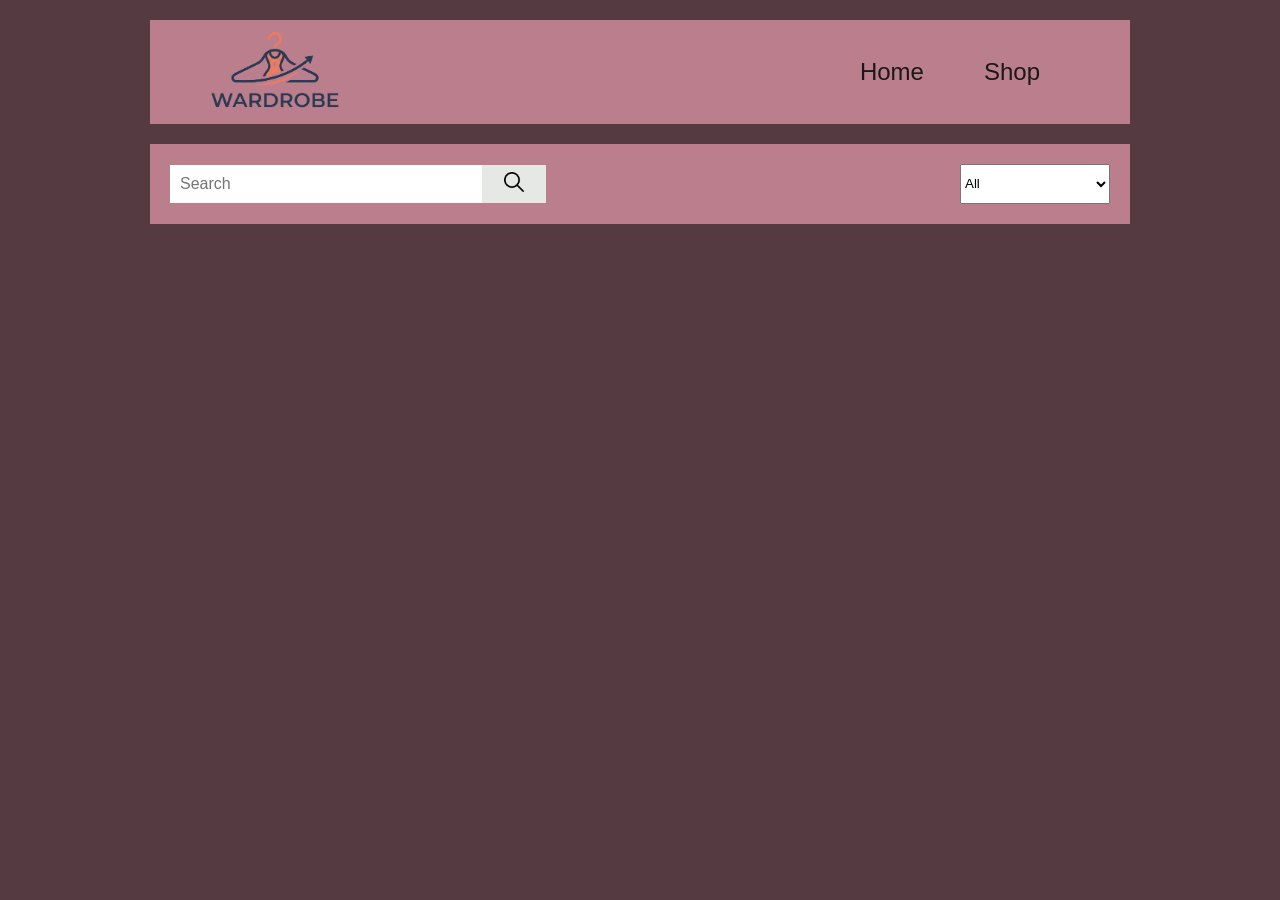
==== store.html @ 56047101 "Improved search area and filter" ====
<!DOCTYPE html>
<html lang="en">
<head>
    <meta charset="UTF-8">
    <meta name="viewport" content="width=device-width, initial-scale=1.0">
    <link rel="stylesheet" href="style.css">
    <title>Store</title>
</head>
<body>
    <div class="layout">
        <header>
            <a href="index.html"><img src="images/logo.png" class="logo"></a>
            <nav>
                <a href="index.html">Home</a>
                <a href="store.html">Shop</a>
            </nav>
        </header>
        <main>
            <div class="search">
                <div class="search-area">
                    <input type="search" placeholder="Search" class="search-bar">
                    <button name="search-btn" class="search-btn"><img src="images/loupe.png"></button>
                </div>
                <div class="filter">
                    <select name="filter" class="filter-select">
                        <option value="all">All</option>
                        <option value="dresses">Dresses</option>
                        <option value="coats">Coats</option>
                        <option value="cardigans">Cardigans</option>
                        <option value="skirts">Skirts</option>
                        <option value="blazers">Blazers</option>
                        <option value="slip-dresses">Slip Dresses</option>
                    </select>
                </div>
            </div>
        </main>
    </div>
</body>
</html>
---- style.css ----
:root {
    font-family: 'Arial', sans-serif;
    color: var(--carbon_black);
    --carbon_black: #191919;
    --violet: #553A41;
    --pink: #bb7e8c;
    --gray: #E6E8E6;
    --blue: #3a6ea5;
    --hover_blue: #2a4e75;
    --text-size: 16px;
}

body {
    background-color: var(--violet);
    margin: 20px 150px;
    padding: 0;
    margin-bottom: 0;
}

.logo {
    width: 130px;
    cursor: pointer;
}

header {
    display: flex;
    flex-direction: row;
    align-items: center;
    justify-content: space-between;
    padding: 10px;
    padding-left: 60px;
    padding-right: 80px;
    background-color: var(--pink);
}

nav a {
    text-decoration: none;
    font-size: 24px;
    cursor: pointer;
    transition: 0.5s ease;
    border-radius: 15px;
    padding: 10px;
    color: var(--carbon_black);
}

nav {
    display: flex;
    flex-direction: row;
    gap: 40px;
}

nav a:hover {
    background-color: var(--violet);
}

.hero {
    min-height: 400px;
    background-image: linear-gradient(to right, rgba(0, 0, 0, 0.8) 0%, rgba(0, 0, 0, 0) 80%), url('images/hero_section_bg_v2.png');

    background-size: cover;
    background-position: center; 

    display: flex;
    align-items: center;
    padding: 0 5%;
}

.hero-content {
    max-width: 500px;
    color: #ffffff;
}

.hero-content h1 {
    font-size: 2.5rem;
    margin-bottom: 15px;
}

.hero-content p {
    line-height: 1.5;
}

.btn {
    display: inline-block;
    padding: 12px 24px;
    background-color: var(--blue);
    color: white;
    text-decoration: none;
    border-radius: 4px;
    margin-top: 20px;
    cursor: pointer;
    transition: 0.3s ease;
}

.btn:hover {
    background-color: var(--hover_blue);
}

.layout {
    display: flex;
    flex-direction: column;
    gap: 20px;
}

h1 {
    font-size: 40px;
}

p {
    font-size: var(--text-size);
}

.disc_products {
    background-color: var(--pink);
    padding: 20px;
    padding-bottom: 30px;
}

.new_arrivals {
    background-color: var(--pink);
    padding: 20px;
    padding-bottom: 30px;
}

h2 {
    font-size: 28px;
    margin-bottom: 20px;
}

.underlined_hd {
    border-bottom: 1px var(--carbon_black) solid;
    padding-bottom: 15px;
}

.products_list {
    padding: 0 20px;
    display: flex;
    flex-direction: row;
    gap: 20px;
    align-items: center;
    justify-content: space-around;
    flex-wrap: wrap;
}

.product {
    display: flex;
    flex-direction: column;
    height: 300px;
    width: 200px;
}

.product img {
    height: 70%;
    width: auto;
    object-fit:contain;
    border-radius: 15%;
}

h3 {
    font-size: 18px;
    margin-top: 10px;
    flex-wrap: wrap;
    text-align: center;
    margin-bottom: 10px;
}

.price {
    font-size: var(--text-size);
    margin-top: 5px;
    text-align: center;
}

.discount {
    text-decoration: line-through;
    color: var(--carbon_black);
    margin-right: 10px;
}

.about {
    background-color: var(--pink);
    padding: 20px;
    padding-bottom: 30px;
}

.about p{
    font-size: calc(1.25 * var(--text-size));
}

footer {
    background-color: var(--pink);
    padding: 20px;
    text-align: left;
    display: flex;
    flex-direction: row;
    justify-content: space-between;
    line-height: 1.5;
}

main {
    display: flex;
    flex-direction: column;
    gap: 20px;
}

.search {
    display: flex;
    flex-direction: row;
    align-items: center;
}

.search-area {
    display: flex;
    flex-direction: row;
    max-height: 50px;
    width: 40%;
}

.search-bar {
    padding: 10px;
    border: none;
    border-radius: 0;
    font-size: var(--text-size);
    width: 100%;
}

.search-bar:focus {
    outline: none;
}

.search-btn {
    background-color: var(--gray);
    border: none;
    cursor: pointer;
    width: 75px;
}

.search-btn img {
    height: 20px;
}

.filter select{
    min-height: 40px;
    width: 150px;
}

.filter option:hover{
    background-color: var(--hover_blue);
}

.filter select:focus{
    outline: none;
}

.search {
    display: flex;
    flex-direction: row;
    align-items: center;
    justify-content: space-between;
    background-color: var(--pink);
    padding: 20px;
}
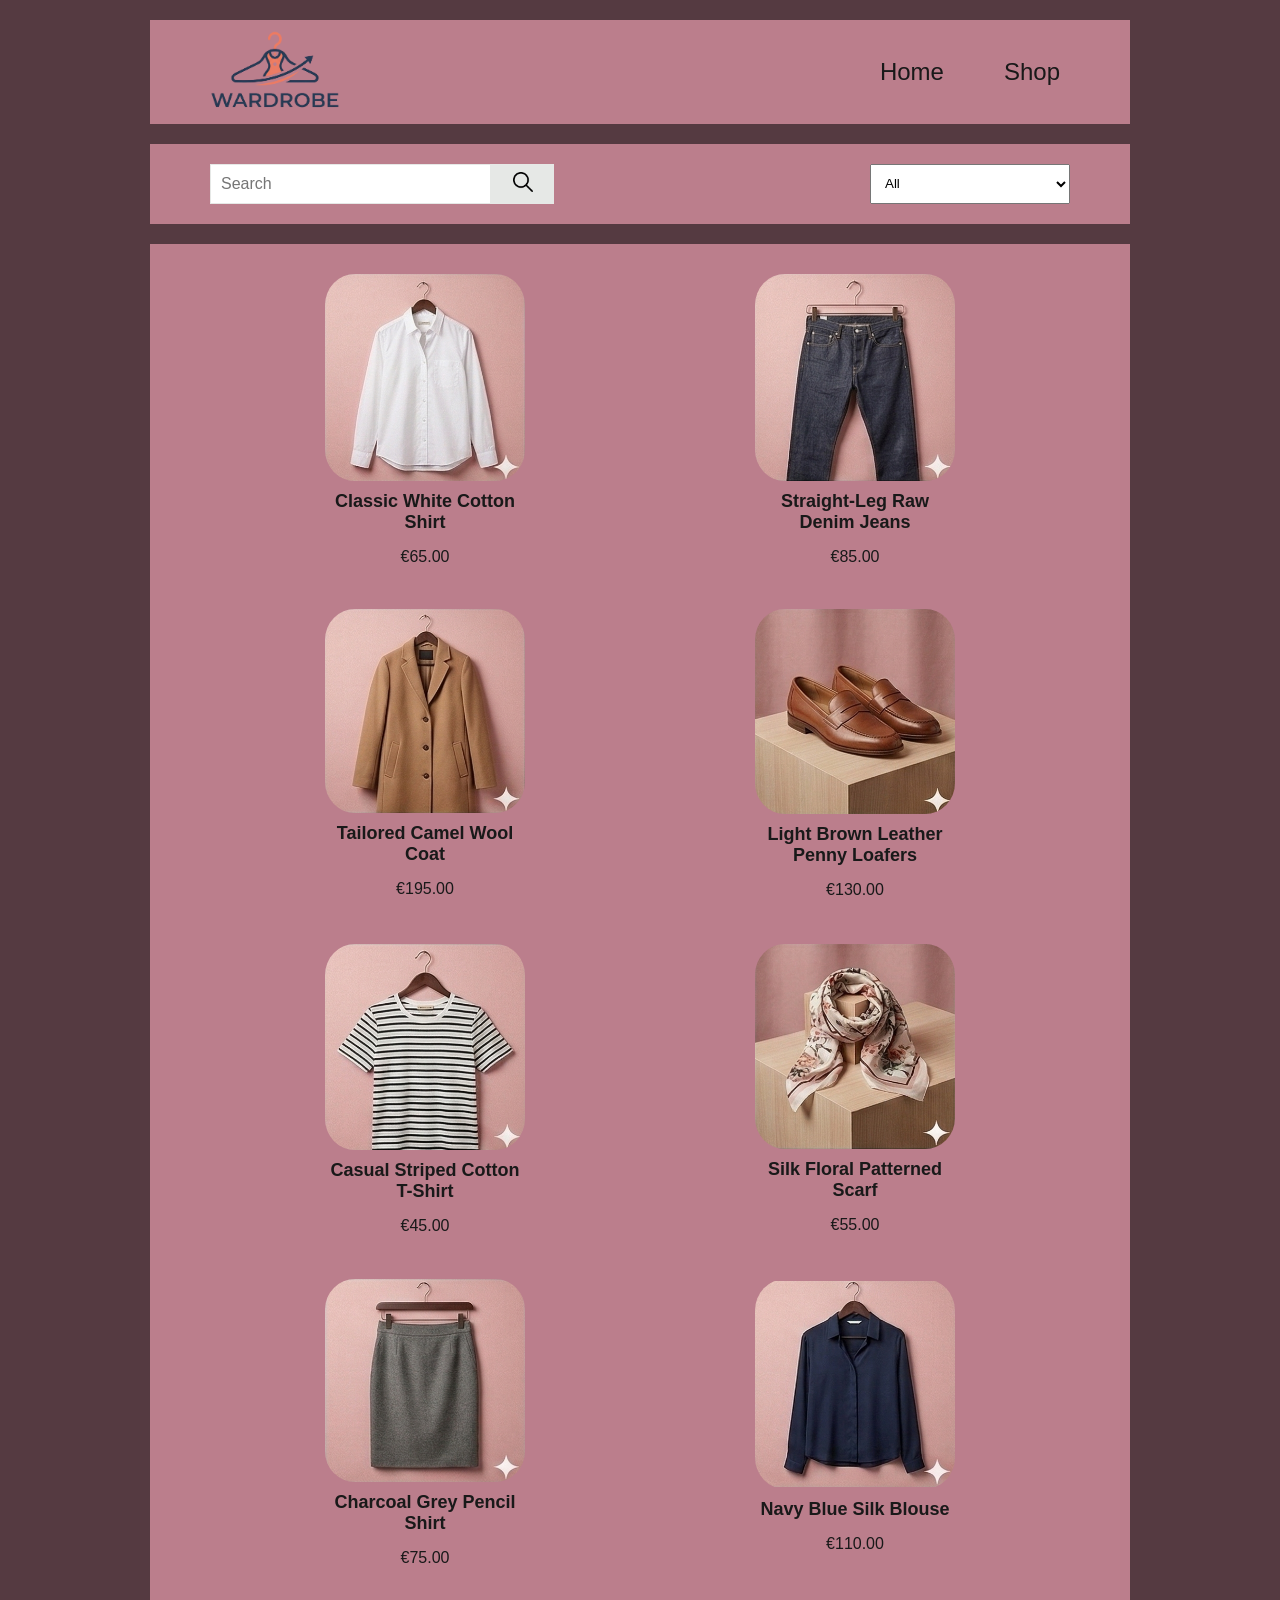
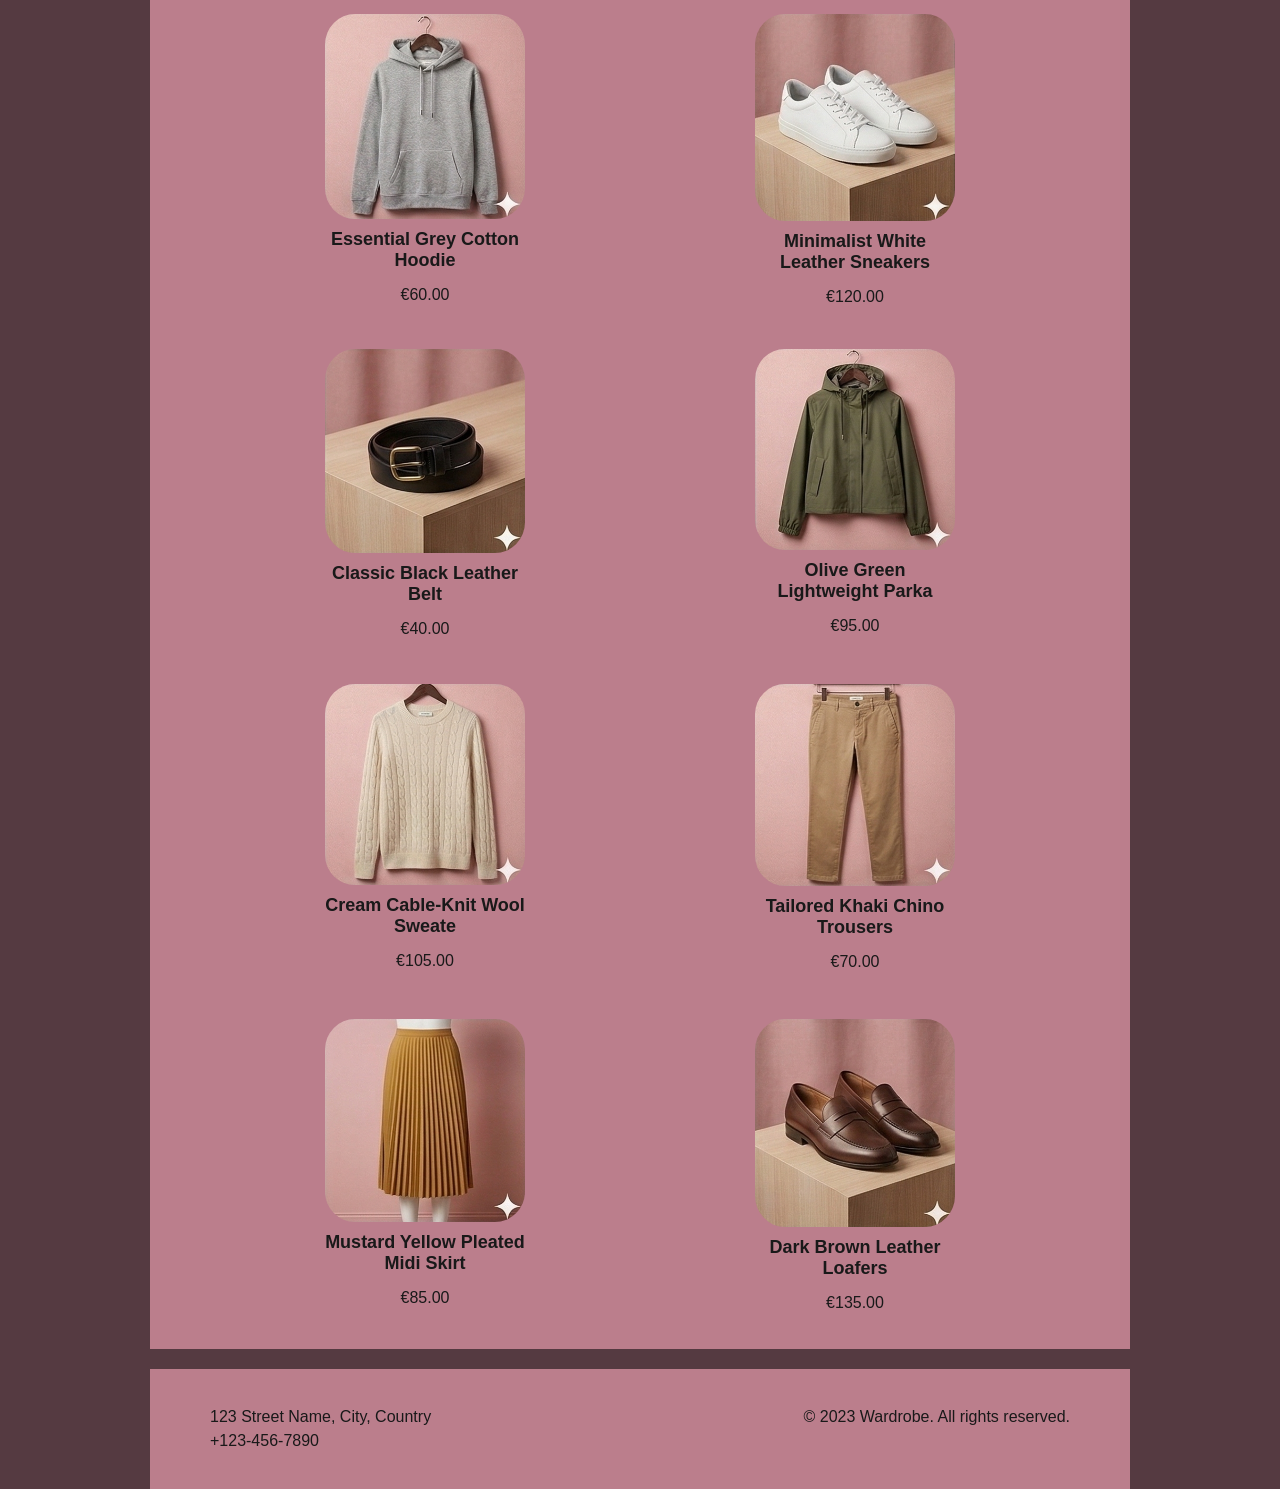
==== commit 4d0f2664: "finished store page. Added hover effect to product" ====
--- a/store.html
+++ b/store.html
@@ -33,7 +33,93 @@
                     </select>
                 </div>
             </div>
+            <div class="product_grid">
+                <div class="product">
+                    <img src="images/Shop/product1.png" class="product-image">
+                    <h3>Classic White Cotton Shirt</h3>
+                    <p class="price">€65.00</p>
+                </div>
+                <div class="product">
+                    <img src="images/Shop/product2.png" class="product-image">
+                    <h3>Straight-Leg Raw Denim Jeans</h3>
+                    <p class="price">€85.00</p>
+                </div>
+                <div class="product">
+                    <img src="images/Shop/product3.png" class="product-image">
+                    <h3>Tailored Camel Wool Coat</h3>
+                    <p class="price">€195.00</p>
+                </div>
+                <div class="product">
+                    <img src="images/Shop/product4.png" class="product-image">
+                    <h3>Light Brown Leather Penny Loafers</h3>
+                    <p class="price">€130.00</p>
+                </div>
+                <div class="product">
+                    <img src="images/Shop/product5.png" class="product-image">
+                    <h3>Casual Striped Cotton T-Shirt</h3>
+                    <p class="price">€45.00</p>
+                </div>
+                <div class="product">
+                    <img src="images/Shop/product6.png" class="product-image">
+                    <h3>Silk Floral Patterned Scarf</h3>
+                    <p class="price">€55.00</p>
+                </div>
+                <div class="product">
+                    <img src="images/Shop/product7.png" class="product-image">
+                    <h3>Charcoal Grey Pencil Shirt</h3>
+                    <p class="price">€75.00</p>
+                </div>
+                <div class="product">
+                    <img src="images/Shop/product8.png" class="product-image">
+                    <h3>Navy Blue Silk Blouse</h3>
+                    <p class="price">€110.00</p>
+                </div>
+                <div class="product">
+                    <img src="images/Shop/product9.png" class="product-image">
+                    <h3>Essential Grey Cotton Hoodie</h3>
+                    <p class="price">€60.00</p>
+                </div>
+                <div class="product">
+                    <img src="images/Shop/product10.png" class="product-image">
+                    <h3>Minimalist White Leather Sneakers</h3>
+                    <p class="price">€120.00</p>
+                </div>
+                <div class="product">
+                    <img src="images/Shop/product11.png" class="product-image">
+                    <h3>Classic Black Leather Belt</h3>
+                    <p class="price">€40.00</p>
+                </div>
+                <div class="product">
+                    <img src="images/Shop/product12.png" class="product-image">
+                    <h3>Olive Green Lightweight Parka</h3>
+                    <p class="price">€95.00</p>
+                </div>
+                <div class="product">
+                    <img src="images/Shop/product13.png" class="product-image">
+                    <h3>Cream Cable-Knit Wool Sweate</h3>
+                    <p class="price">€105.00</p>
+                </div>
+                <div class="product">
+                    <img src="images/Shop/product14.png" class="product-image">
+                    <h3>Tailored Khaki Chino Trousers</h3>
+                    <p class="price">€70.00</p>
+                </div>
+                <div class="product">
+                    <img src="images/Shop/product15.png" class="product-image">
+                    <h3>Mustard Yellow Pleated Midi Skirt</h3>
+                    <p class="price">€85.00</p>
+                </div>
+                <div class="product">
+                    <img src="images/Shop/product16.png" class="product-image">
+                    <h3>Dark Brown Leather Loafers</h3>
+                    <p class="price">€135.00</p>
+                </div>
+            </div>
         </main>
+        <footer>
+            <p>123 Street Name, City, Country<br>+123-456-7890</p>
+            <p>© 2023 Wardrobe. All rights reserved.</p>
+        </footer>
     </div>
 </body>
 </html>
--- a/style.css
+++ b/style.css
@@ -29,7 +29,7 @@
     justify-content: space-between;
     padding: 10px;
     padding-left: 60px;
-    padding-right: 80px;
+    padding-right: 60px;
     background-color: var(--pink);
 }
 
@@ -111,13 +111,13 @@
 
 .disc_products {
     background-color: var(--pink);
-    padding: 20px;
+    padding: 20px 60px;
     padding-bottom: 30px;
 }
 
 .new_arrivals {
     background-color: var(--pink);
-    padding: 20px;
+    padding: 20px 60px;
     padding-bottom: 30px;
 }
 
@@ -146,6 +146,15 @@
     flex-direction: column;
     height: 300px;
     width: 200px;
+    transition: 0.3s ease;
+    border-radius: 15%;
+    padding: 10px;
+    cursor: pointer;
+}
+
+.product:hover {
+    transform: scale(1.05);
+    background-color: #ce919f;
 }
 
 .product img {
@@ -177,7 +186,7 @@
 
 .about {
     background-color: var(--pink);
-    padding: 20px;
+    padding: 20px 60px;
     padding-bottom: 30px;
 }
 
@@ -187,7 +196,7 @@
 
 footer {
     background-color: var(--pink);
-    padding: 20px;
+    padding: 20px 60px;
     text-align: left;
     display: flex;
     flex-direction: row;
@@ -220,10 +229,12 @@
     border-radius: 0;
     font-size: var(--text-size);
     width: 100%;
+    border: 1px solid var(--gray);
 }
 
 .search-bar:focus {
     outline: none;
+    border: 1px solid var(--carbon_black);
 }
 
 .search-btn {
@@ -231,6 +242,11 @@
     border: none;
     cursor: pointer;
     width: 75px;
+    transition: 0.3s ease;
+}
+
+.search-btn:active {
+    background-color: gray;
 }
 
 .search-btn img {
@@ -239,22 +255,36 @@
 
 .filter select{
     min-height: 40px;
-    width: 150px;
-}
-
-.filter option:hover{
-    background-color: var(--hover_blue);
+    width: 200px;
 }
 
 .filter select:focus{
     outline: none;
 }
 
+.filter select:active {
+    background-color: var(--gray);
+}
+
 .search {
     display: flex;
     flex-direction: row;
     align-items: center;
     justify-content: space-between;
     background-color: var(--pink);
-    padding: 20px;
+    padding: 20px 60px;
+}
+
+.filter select{
+    padding: 10px;
+}
+
+.product_grid {
+    background-color: var(--pink);
+    padding: 20px 60px;
+    display: grid;
+    grid-template-columns: repeat(auto-fit, minmax(300px, 1fr));
+    place-content: center;
+    place-items: center;
+    row-gap: 15px;
 }
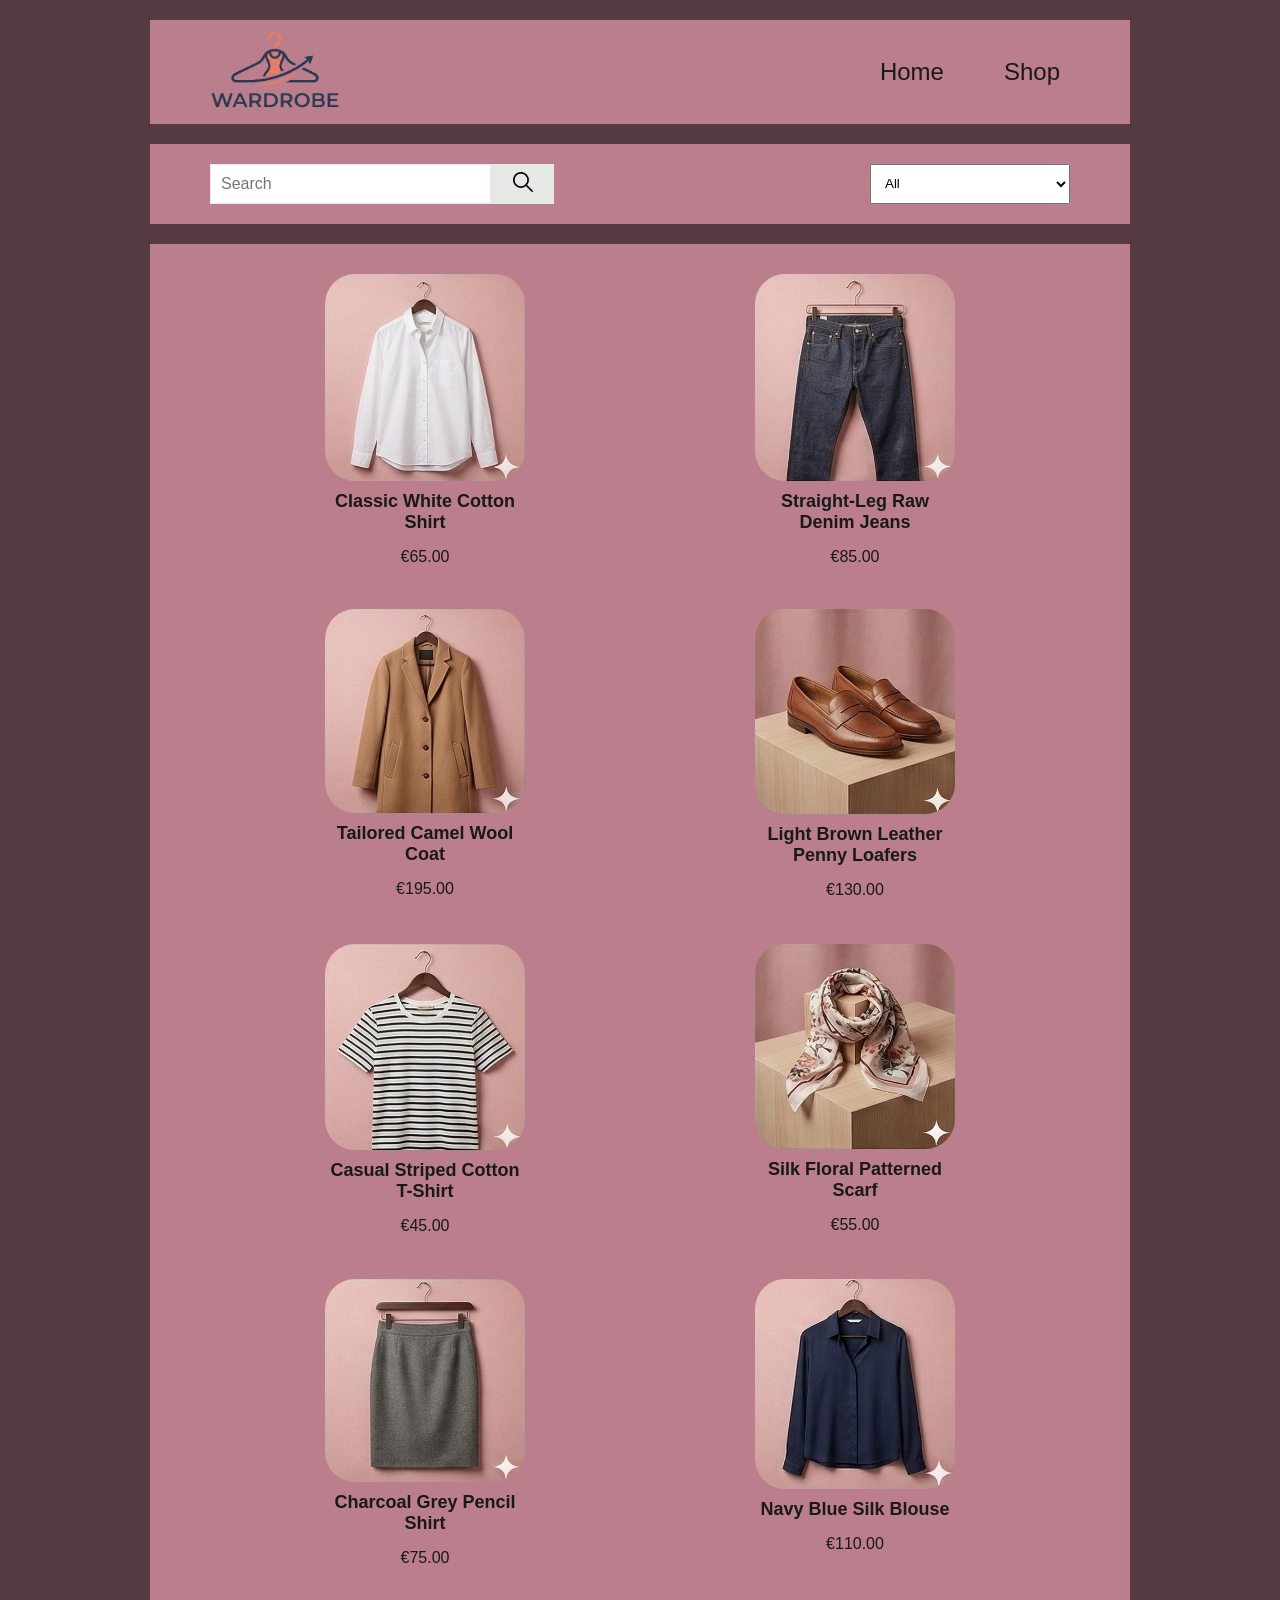
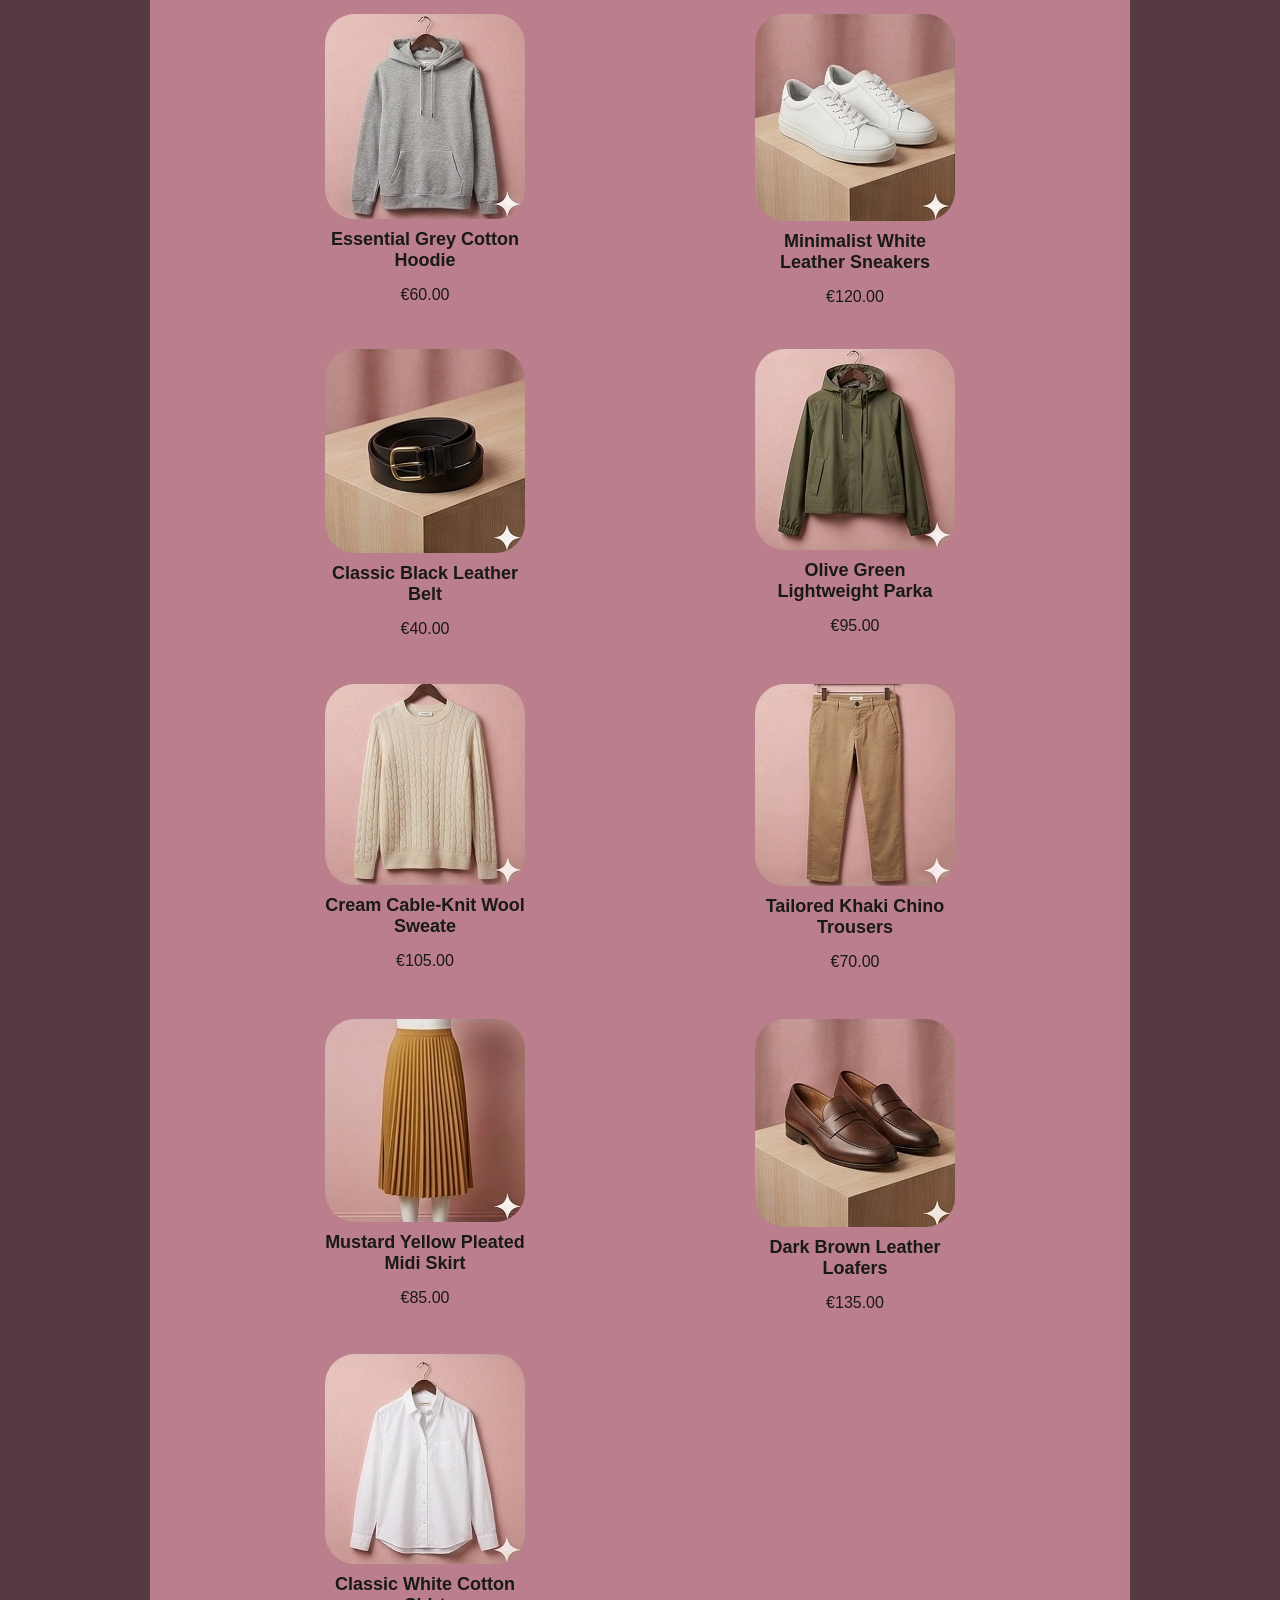
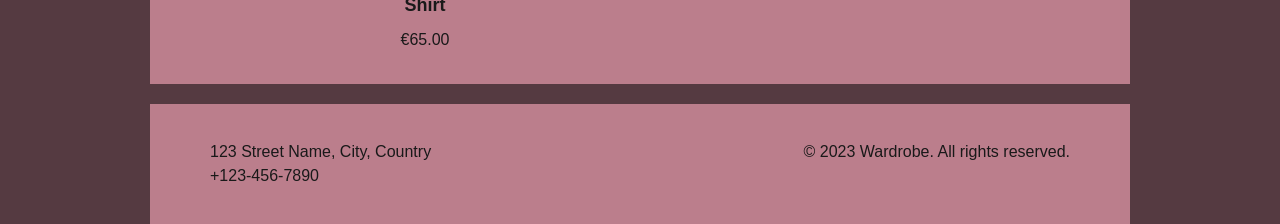
==== commit a1c9c5a0: "Added automatically clothes loading" ====
--- a/store.html
+++ b/store.html
@@ -4,7 +4,9 @@
     <meta charset="UTF-8">
     <meta name="viewport" content="width=device-width, initial-scale=1.0">
     <link rel="stylesheet" href="style.css">
+    <link rel="icon" type="image.png" href="images/icon.png">
     <title>Store</title>
+    <script src="script.js"></script>
 </head>
 <body>
     <div class="layout">
--- a/style.css
+++ b/style.css
@@ -147,7 +147,7 @@
     height: 300px;
     width: 200px;
     transition: 0.3s ease;
-    border-radius: 15%;
+    border-radius: 30px;
     padding: 10px;
     cursor: pointer;
 }
@@ -160,8 +160,8 @@
 .product img {
     height: 70%;
     width: auto;
-    object-fit:contain;
-    border-radius: 15%;
+    border-radius: 30px;
+    object-fit: cover;
 }
 
 h3 {
@@ -287,4 +287,4 @@
     place-content: center;
     place-items: center;
     row-gap: 15px;
-}+}
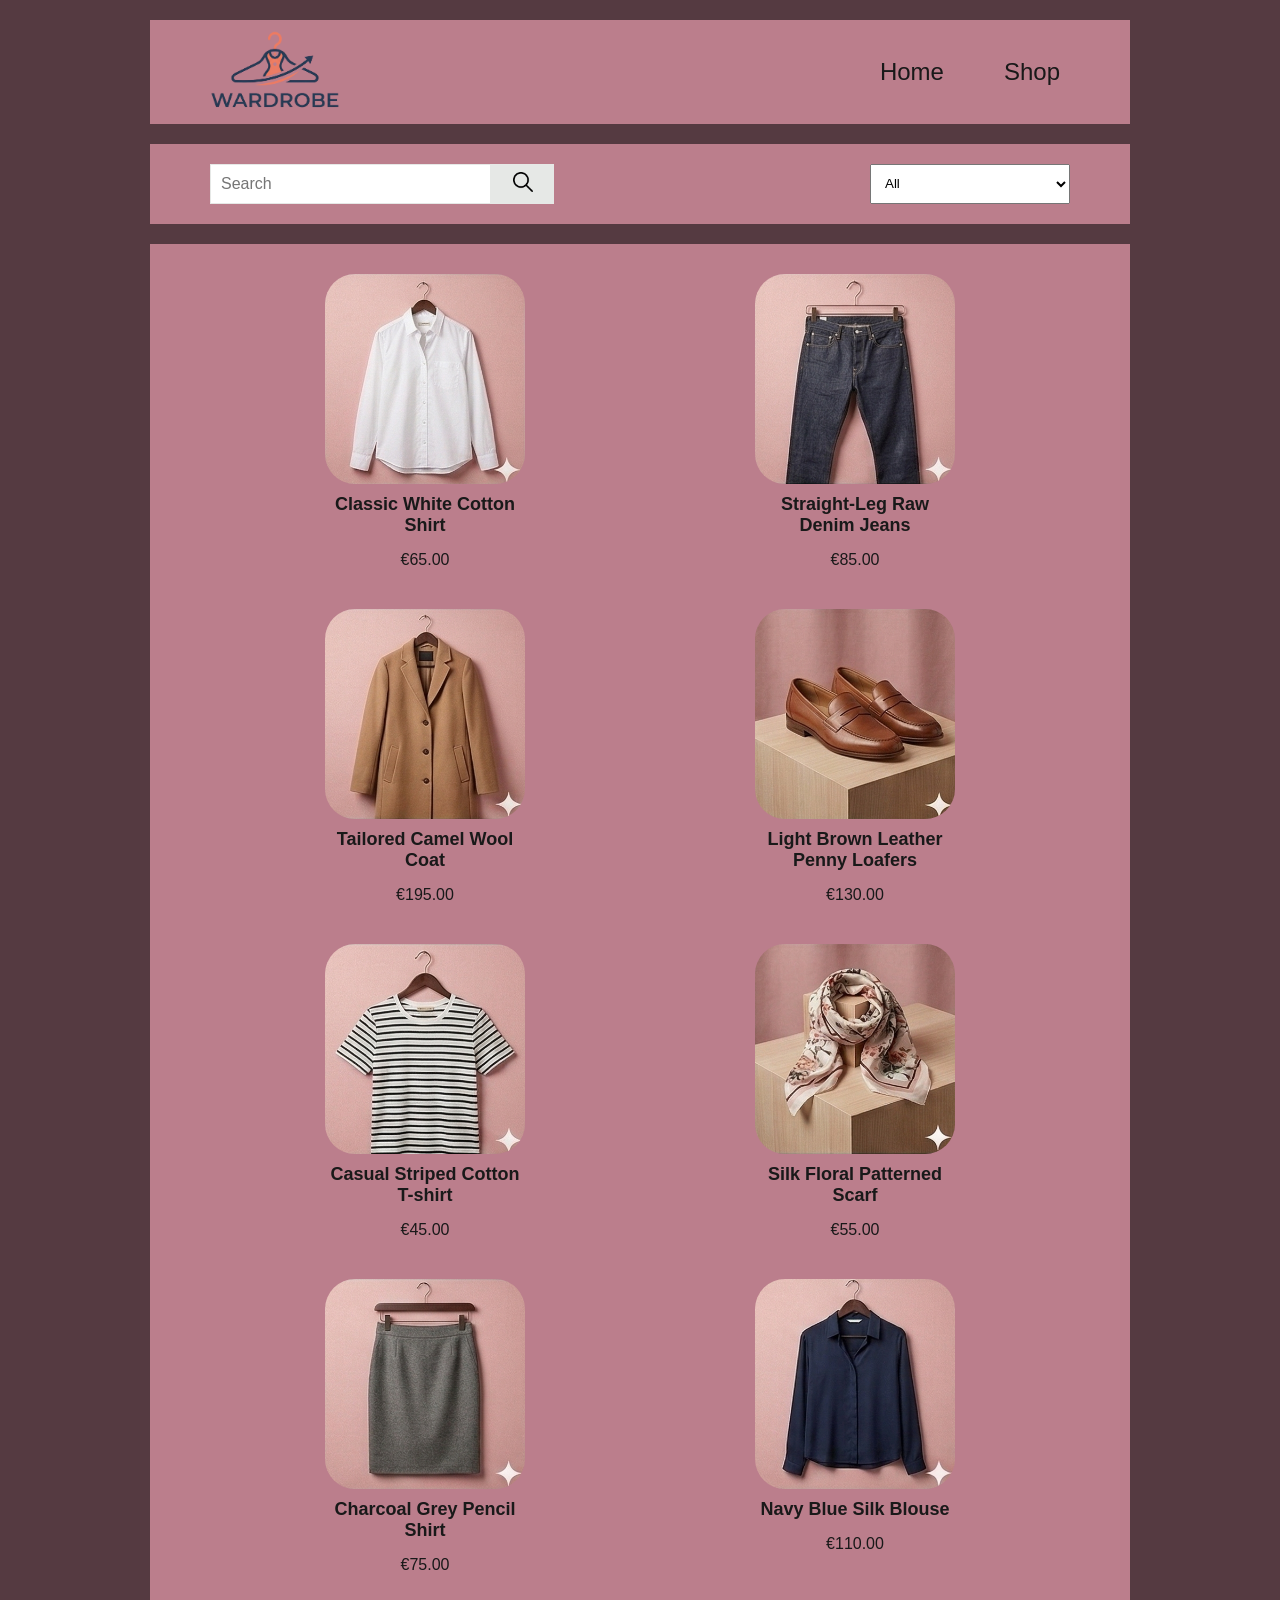
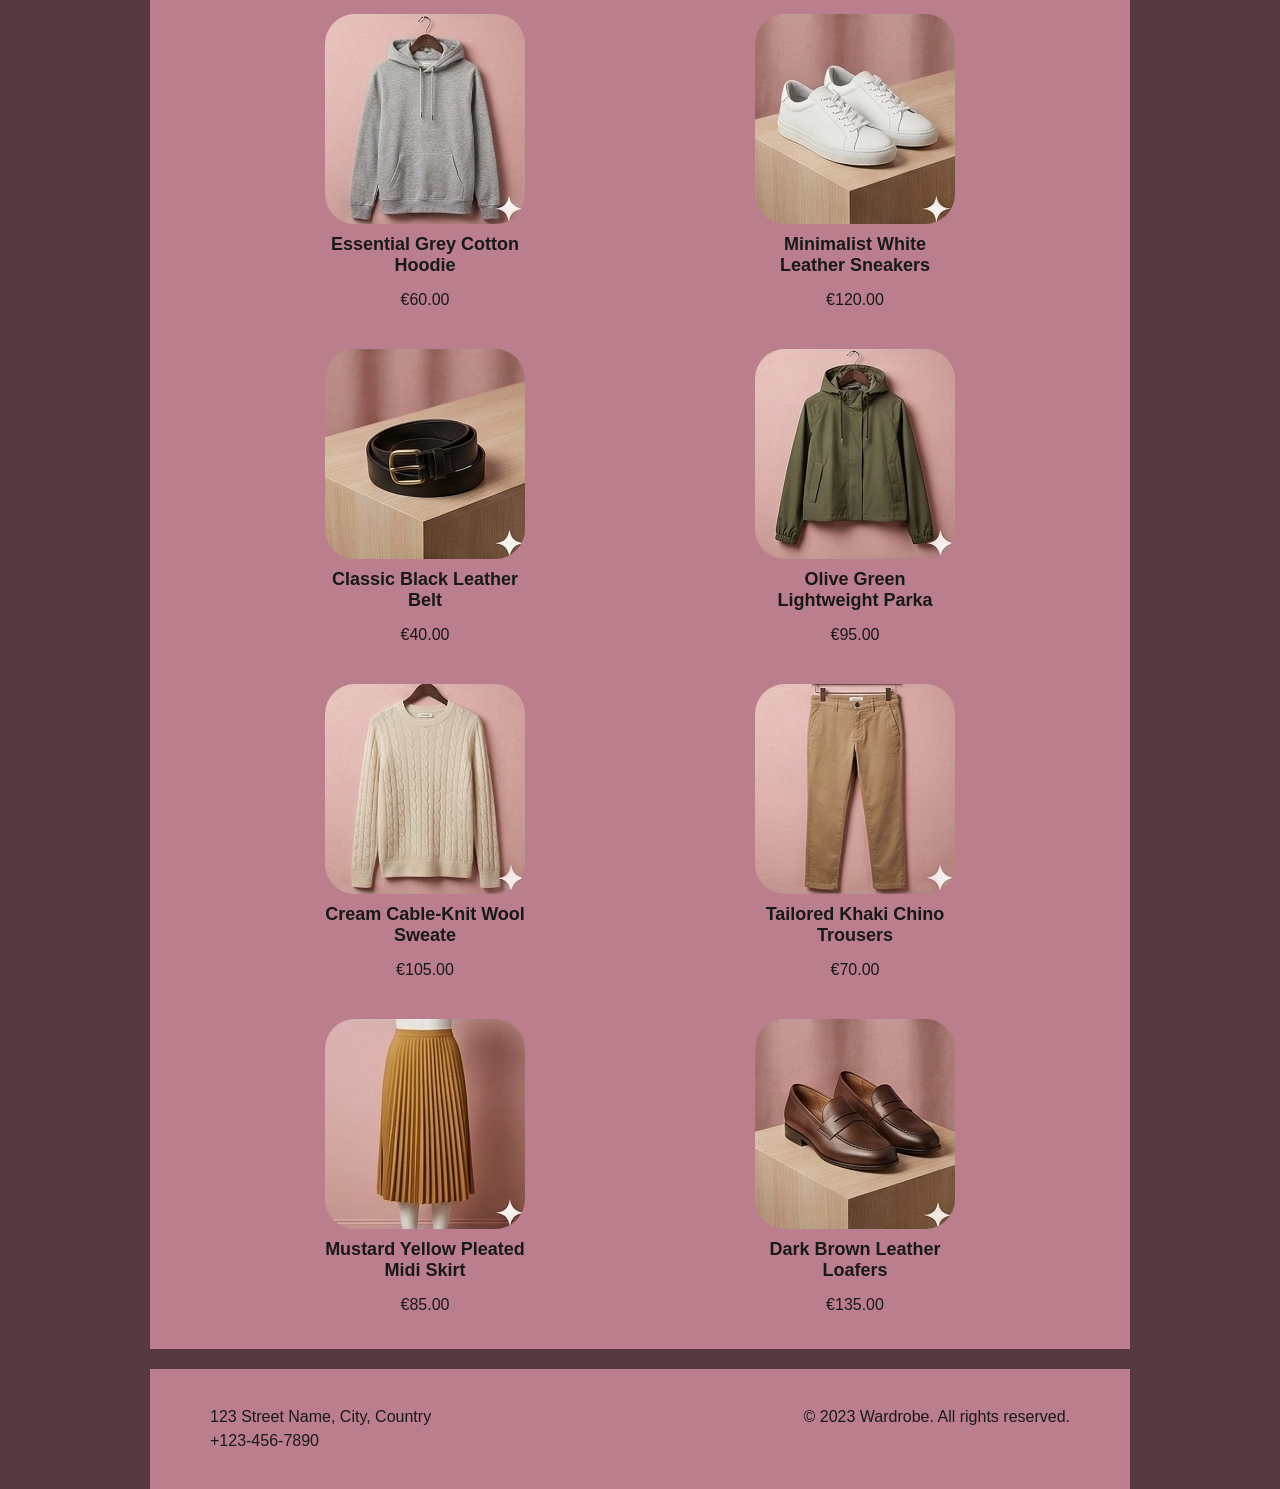
==== commit c4cd3e40: "Finished automatical clothes loading" ====
--- a/store.html
+++ b/store.html
@@ -36,86 +36,7 @@
                 </div>
             </div>
             <div class="product_grid">
-                <div class="product">
-                    <img src="images/Shop/product1.png" class="product-image">
-                    <h3>Classic White Cotton Shirt</h3>
-                    <p class="price">€65.00</p>
-                </div>
-                <div class="product">
-                    <img src="images/Shop/product2.png" class="product-image">
-                    <h3>Straight-Leg Raw Denim Jeans</h3>
-                    <p class="price">€85.00</p>
-                </div>
-                <div class="product">
-                    <img src="images/Shop/product3.png" class="product-image">
-                    <h3>Tailored Camel Wool Coat</h3>
-                    <p class="price">€195.00</p>
-                </div>
-                <div class="product">
-                    <img src="images/Shop/product4.png" class="product-image">
-                    <h3>Light Brown Leather Penny Loafers</h3>
-                    <p class="price">€130.00</p>
-                </div>
-                <div class="product">
-                    <img src="images/Shop/product5.png" class="product-image">
-                    <h3>Casual Striped Cotton T-Shirt</h3>
-                    <p class="price">€45.00</p>
-                </div>
-                <div class="product">
-                    <img src="images/Shop/product6.png" class="product-image">
-                    <h3>Silk Floral Patterned Scarf</h3>
-                    <p class="price">€55.00</p>
-                </div>
-                <div class="product">
-                    <img src="images/Shop/product7.png" class="product-image">
-                    <h3>Charcoal Grey Pencil Shirt</h3>
-                    <p class="price">€75.00</p>
-                </div>
-                <div class="product">
-                    <img src="images/Shop/product8.png" class="product-image">
-                    <h3>Navy Blue Silk Blouse</h3>
-                    <p class="price">€110.00</p>
-                </div>
-                <div class="product">
-                    <img src="images/Shop/product9.png" class="product-image">
-                    <h3>Essential Grey Cotton Hoodie</h3>
-                    <p class="price">€60.00</p>
-                </div>
-                <div class="product">
-                    <img src="images/Shop/product10.png" class="product-image">
-                    <h3>Minimalist White Leather Sneakers</h3>
-                    <p class="price">€120.00</p>
-                </div>
-                <div class="product">
-                    <img src="images/Shop/product11.png" class="product-image">
-                    <h3>Classic Black Leather Belt</h3>
-                    <p class="price">€40.00</p>
-                </div>
-                <div class="product">
-                    <img src="images/Shop/product12.png" class="product-image">
-                    <h3>Olive Green Lightweight Parka</h3>
-                    <p class="price">€95.00</p>
-                </div>
-                <div class="product">
-                    <img src="images/Shop/product13.png" class="product-image">
-                    <h3>Cream Cable-Knit Wool Sweate</h3>
-                    <p class="price">€105.00</p>
-                </div>
-                <div class="product">
-                    <img src="images/Shop/product14.png" class="product-image">
-                    <h3>Tailored Khaki Chino Trousers</h3>
-                    <p class="price">€70.00</p>
-                </div>
-                <div class="product">
-                    <img src="images/Shop/product15.png" class="product-image">
-                    <h3>Mustard Yellow Pleated Midi Skirt</h3>
-                    <p class="price">€85.00</p>
-                </div>
-                <div class="product">
-                    <img src="images/Shop/product16.png" class="product-image">
-                    <h3>Dark Brown Leather Loafers</h3>
-                    <p class="price">€135.00</p>
-                </div>
+                <!-- Product items will be dynamically inserted here -->
             </div>
         </main>
         <footer>
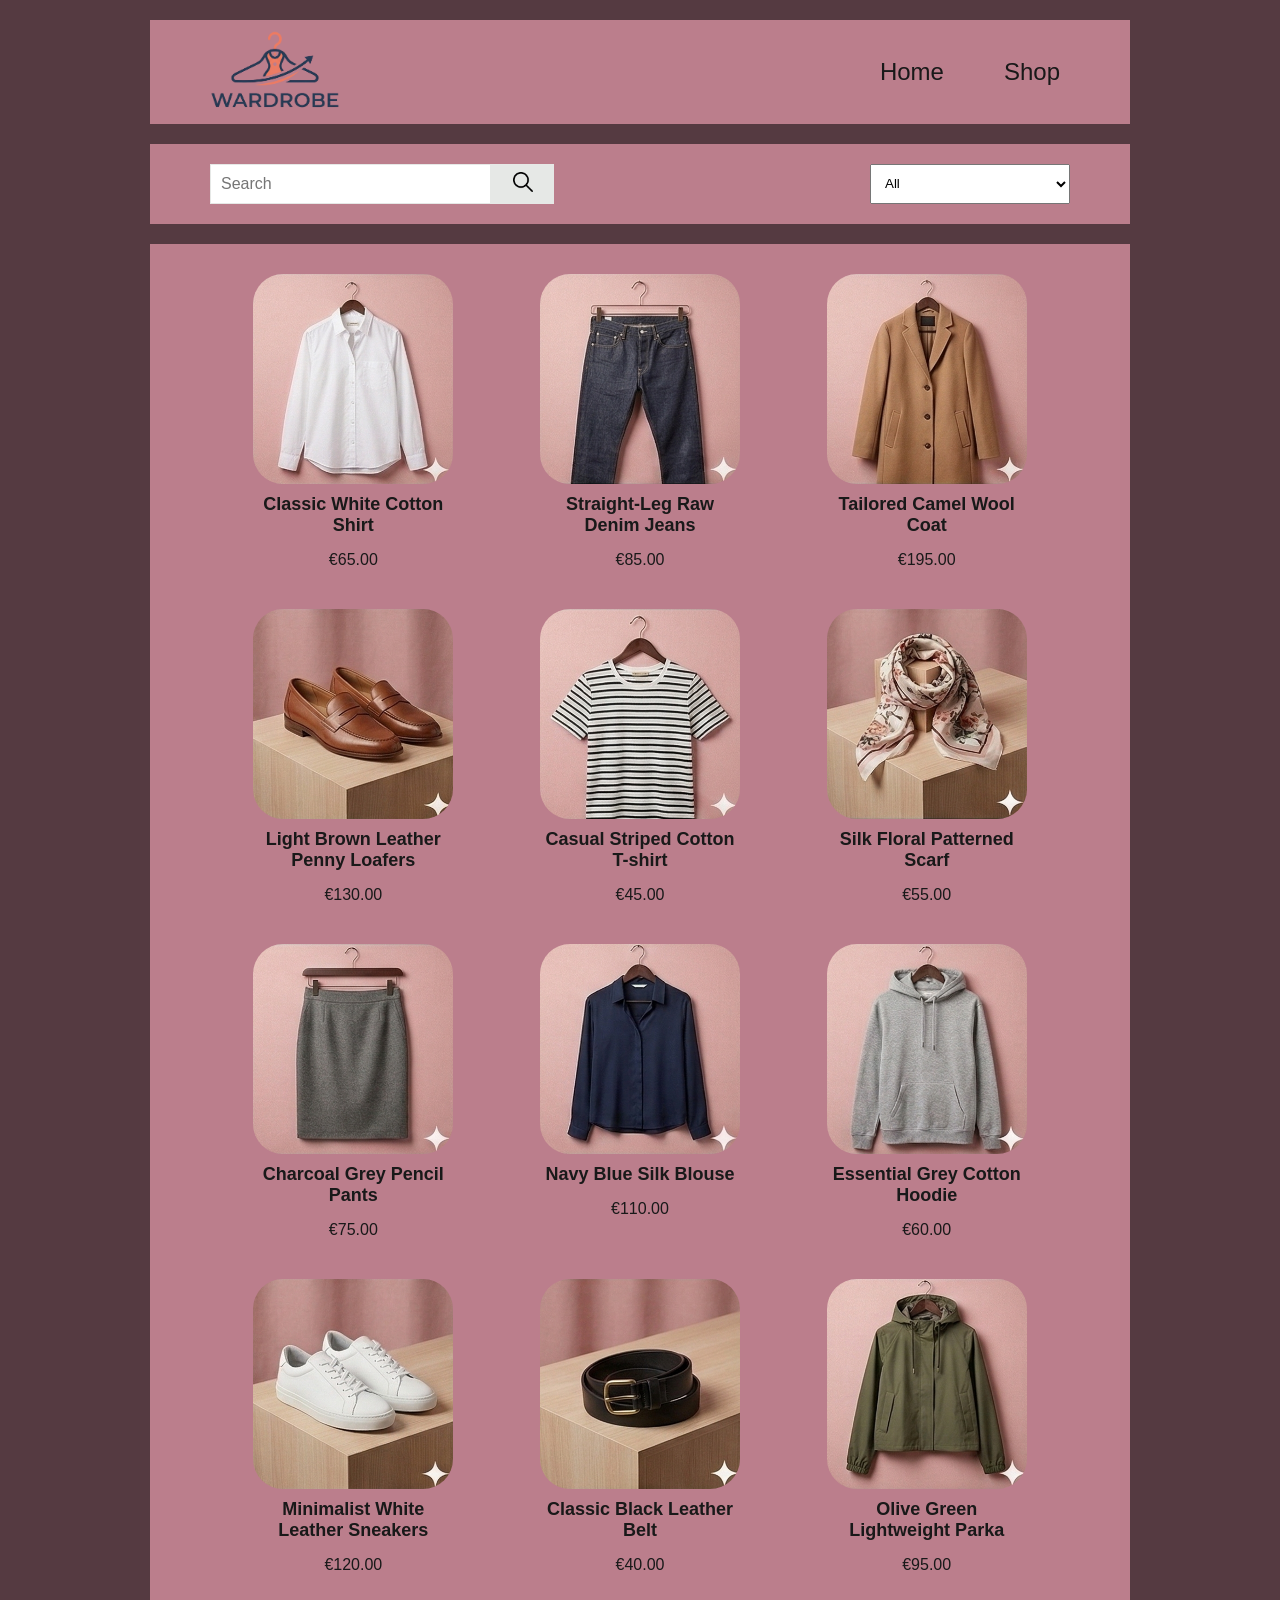
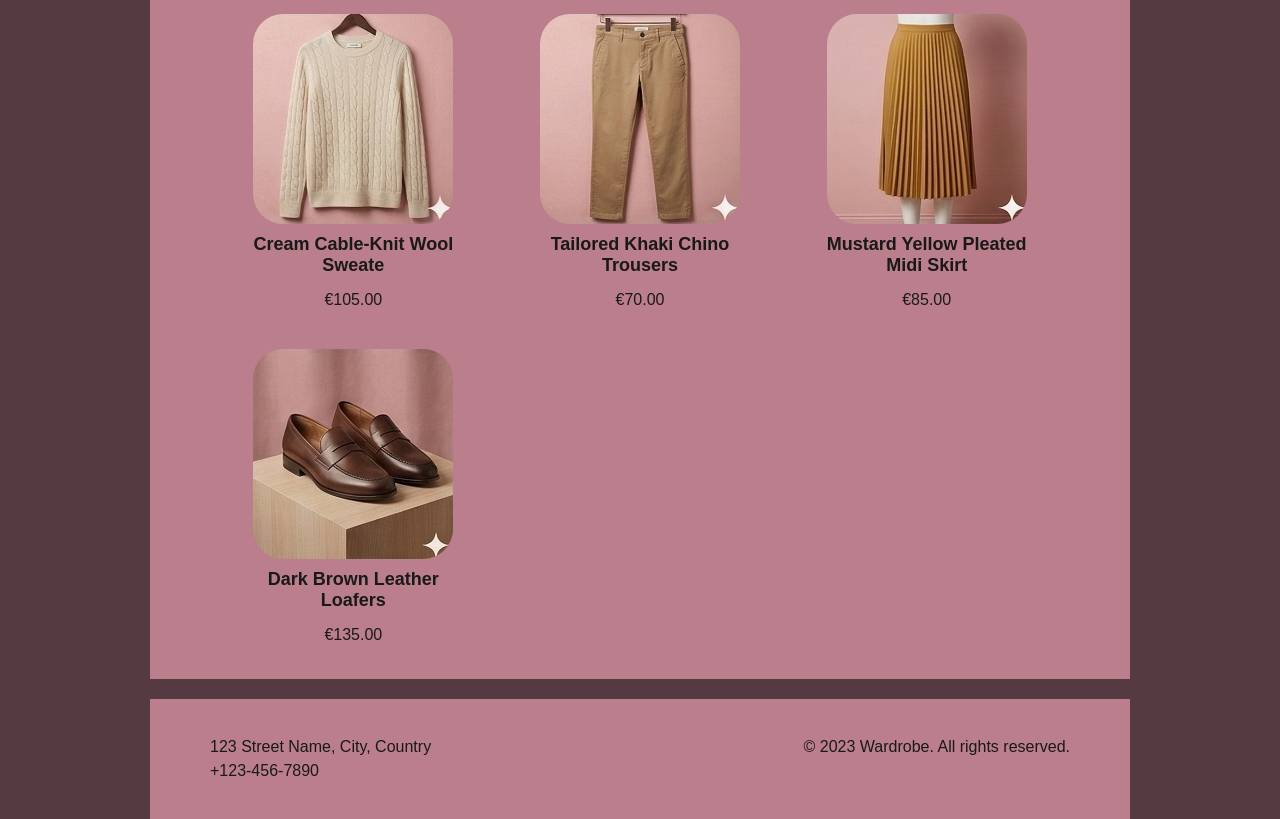
==== commit e23c2037: "made working filter" ====
--- a/store.html
+++ b/store.html
@@ -6,7 +6,6 @@
     <link rel="stylesheet" href="style.css">
     <link rel="icon" type="image.png" href="images/icon.png">
     <title>Store</title>
-    <script src="script.js"></script>
 </head>
 <body>
     <div class="layout">
@@ -20,20 +19,21 @@
         <main>
             <div class="search">
                 <div class="search-area">
-                    <input type="search" placeholder="Search" class="search-bar">
+                    <input type="search" placeholder="Search" class="search-bar" id="search-bar" style="display: block;">
                     <button name="search-btn" class="search-btn"><img src="images/loupe.png"></button>
                 </div>
                 <div class="filter">
-                    <select name="filter" class="filter-select">
+                    <select id="filter" class="filter-select">
                         <option value="all">All</option>
-                        <option value="dresses">Dresses</option>
-                        <option value="coats">Coats</option>
-                        <option value="cardigans">Cardigans</option>
-                        <option value="skirts">Skirts</option>
-                        <option value="blazers">Blazers</option>
-                        <option value="slip-dresses">Slip Dresses</option>
+                        <option value="tops">Tops</option>
+                        <option value="pants">Pants</option>
+                        <option value="skrits">Skirts</option>
+                        <option value="accessories">Accessories</option>
+                        <option value="shoes">Shoes</option>
                     </select>
                 </div>
+                <script src="search.js"></script>
+                <script src="script.js"></script>
             </div>
             <div class="product_grid">
                 <!-- Product items will be dynamically inserted here -->
--- a/style.css
+++ b/style.css
@@ -283,7 +283,7 @@
     background-color: var(--pink);
     padding: 20px 60px;
     display: grid;
-    grid-template-columns: repeat(auto-fit, minmax(300px, 1fr));
+    grid-template-columns: repeat(auto-fill, minmax(250px, 1fr));
     place-content: center;
     place-items: center;
     row-gap: 15px;
